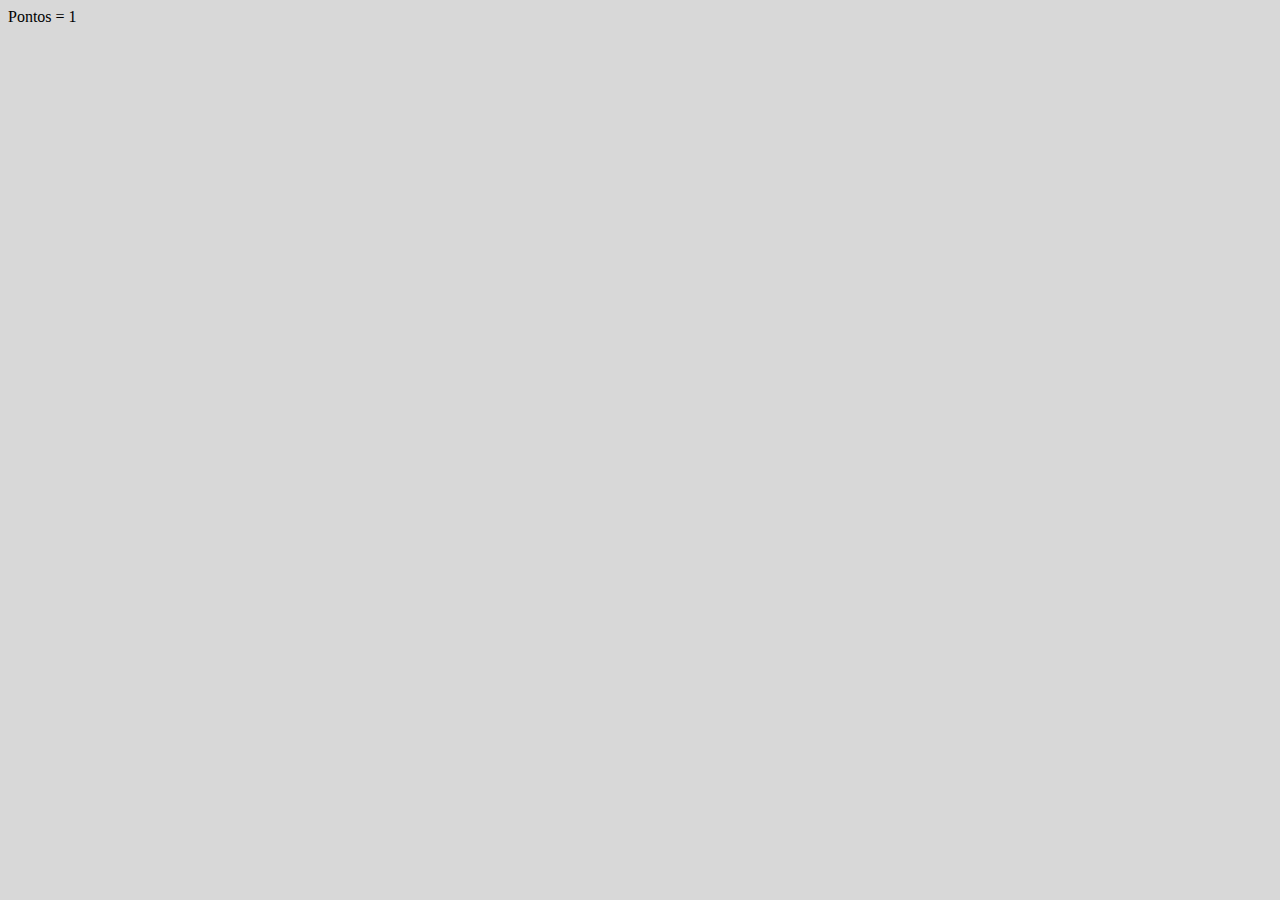
==== html/index.html @ 73bdcf64 "1ª Aula" ====
<!DOCTYPE html>
<html lang="en">
<head>
    <meta charset="UTF-8">
    <meta name="viewport" content="width=device-width, initial-scale=1.0">
    <title> Social Media and its consequences.  </title>
    <link rel="stylesheet" href="/css/styles.css" >
</head>
<body>
<script src="/js/index.js"></script>
</body>
</html>
---- css/styles.css ----
body {
    background-color: rgba(215, 215, 215, 0.963);
}
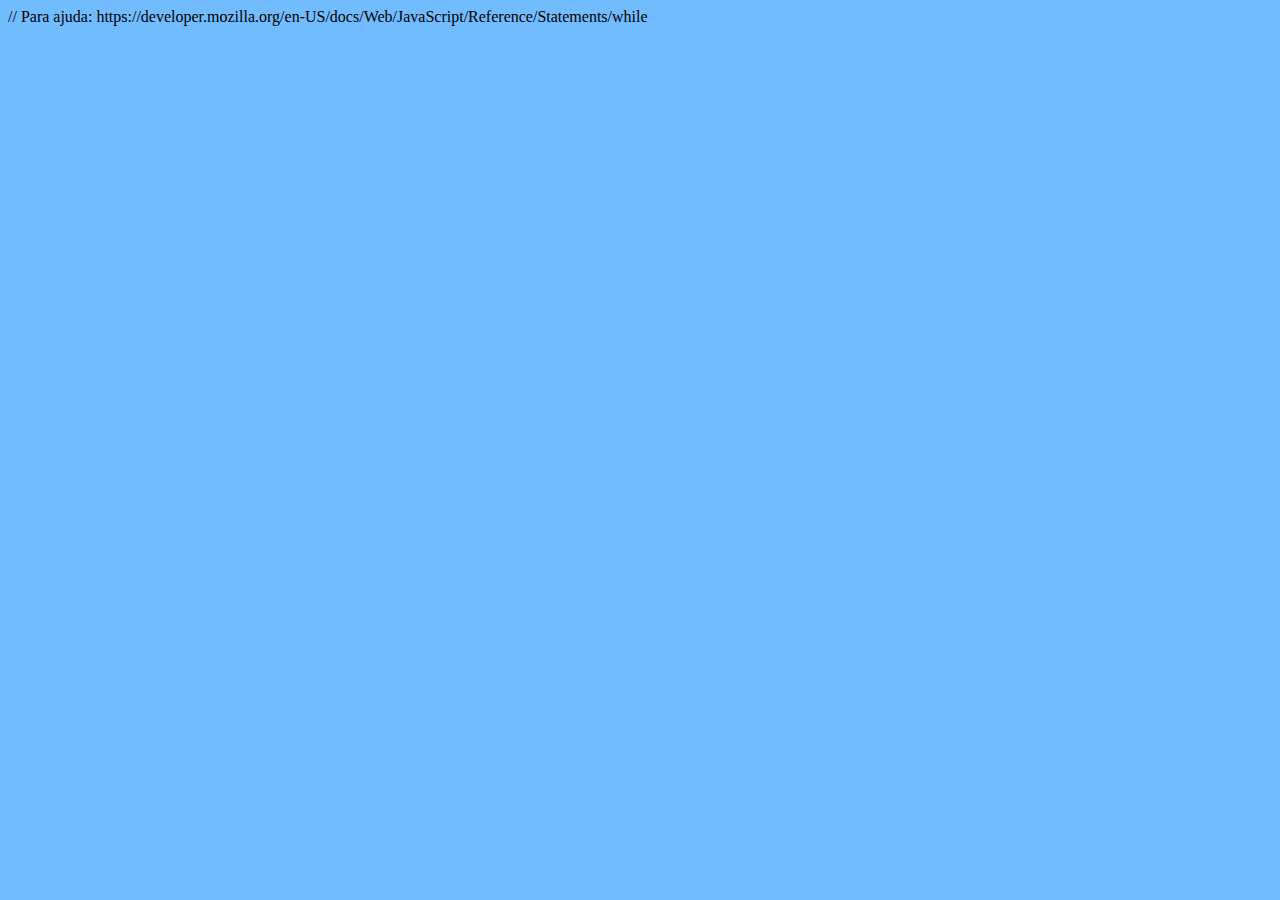
==== commit a5b8d091: "Aula 2" ====
--- a/html/index.html
+++ b/html/index.html
@@ -1,12 +1,17 @@
 <!DOCTYPE html>
 <html lang="en">
+
 <head>
     <meta charset="UTF-8">
     <meta name="viewport" content="width=device-width, initial-scale=1.0">
-    <title> Social Media and its consequences.  </title>
-    <link rel="stylesheet" href="/css/styles.css" >
+    <title> Social Media and its consequences. </title>
+    <link rel="stylesheet" href="/css/styles.css">
 </head>
+
 <body>
-<script src="/js/index.js"></script>
+    <script src="/js/index3.js"></script>
 </body>
-</html>+
+</html>
+
+// Para ajuda: https://developer.mozilla.org/en-US/docs/Web/JavaScript/Reference/Statements/while--- a/css/styles.css
+++ b/css/styles.css
@@ -1,3 +1,3 @@
 body {
-    background-color: rgba(215, 215, 215, 0.963);
+    background-color: rgba(108, 186, 255, 0.963);
 }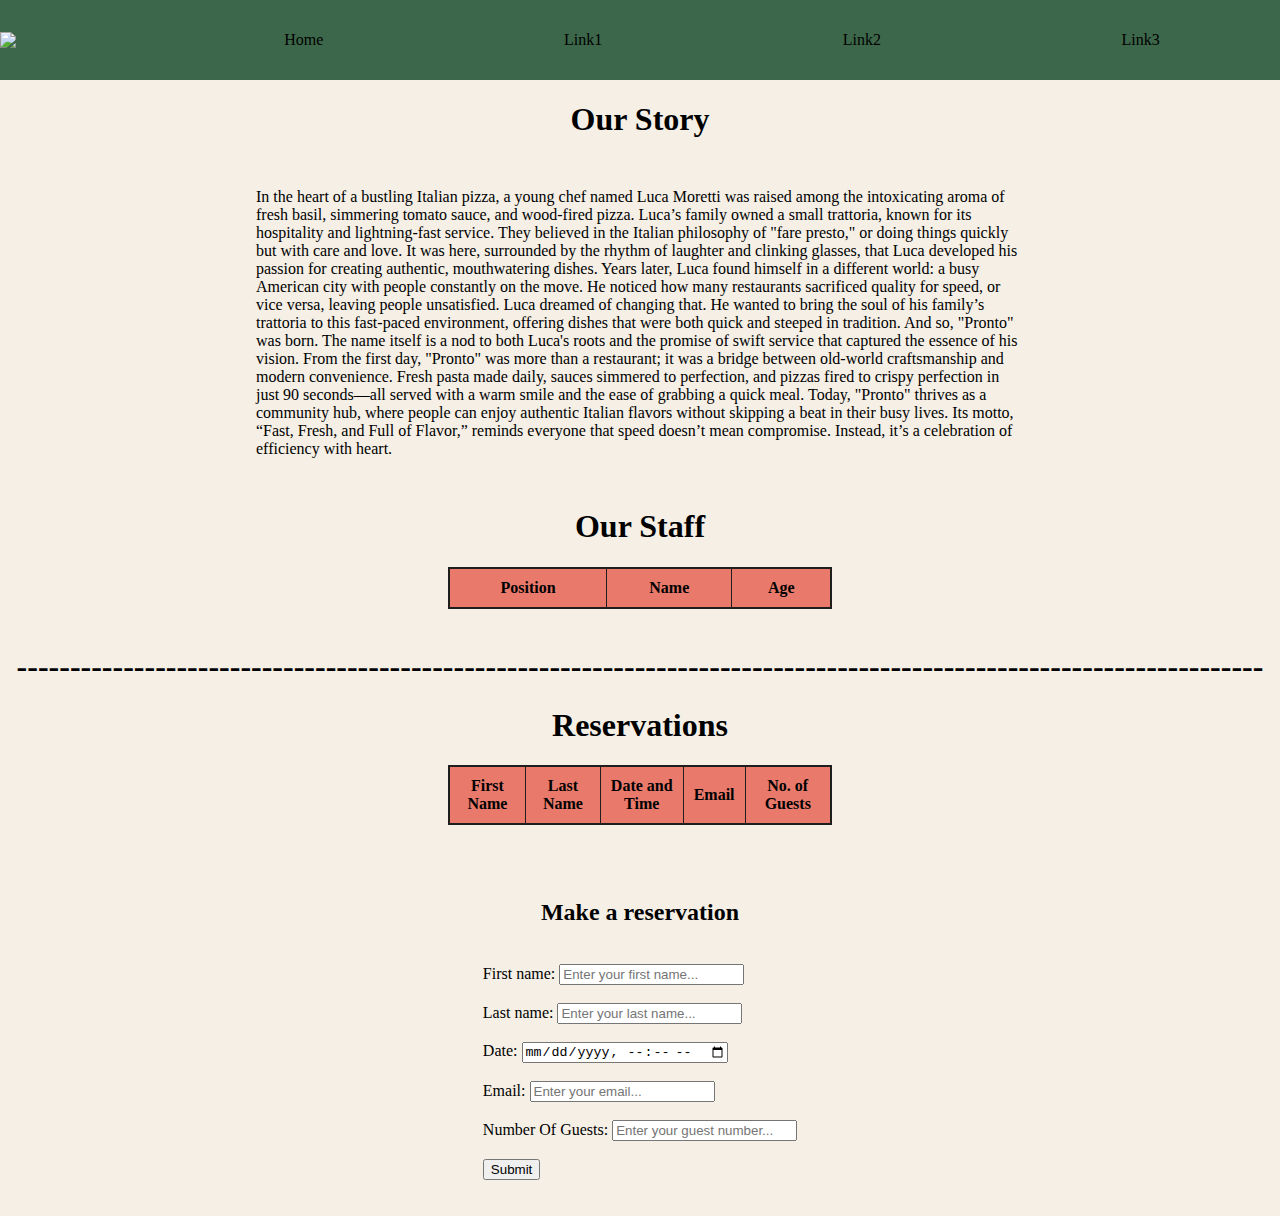
==== commit 5806e508: "Aula Nao sei mais" ====
--- a/html/index.html
+++ b/html/index.html
@@ -4,14 +4,97 @@
 <head>
     <meta charset="UTF-8">
     <meta name="viewport" content="width=device-width, initial-scale=1.0">
-    <title> Social Media and its consequences. </title>
-    <link rel="stylesheet" href="/css/styles.css">
+    <title> JAVASCRIPT </title>
+    <link rel="stylesheet" href="../css/styles.css">
 </head>
 
 <body>
-    <script src="/js/index3.js"></script>
+    <div class="header">
+        <img src="/SophiaOark.js/imagems/pronto.png">
+        <ul class=navigation>
+            <li>Home</li>
+            <li>Link1</li>
+            <li>Link2</li>
+            <li>Link3</li>
+        </ul>
+    </div>
+    <main>
+        <h1>Our Story</h1>
+        <p> In the heart of a bustling Italian pizza, a young chef named Luca Moretti was raised among the intoxicating
+            aroma
+            of fresh basil, simmering tomato sauce, and wood-fired pizza. Luca’s family owned a small trattoria, known
+            for its hospitality and lightning-fast service. They believed in the Italian philosophy of "fare presto," or
+            doing things quickly but with care and love. It was here, surrounded by the rhythm of laughter and clinking
+            glasses, that Luca developed his passion for creating authentic, mouthwatering dishes. Years later, Luca
+            found himself in a different world: a busy American city with people constantly on the move. He noticed how
+            many restaurants sacrificed quality for speed, or vice versa, leaving people unsatisfied. Luca dreamed of
+            changing that. He wanted to bring the soul of his family’s trattoria to this fast-paced environment,
+            offering dishes that were both quick and steeped in tradition. And so, "Pronto" was born. The name itself is
+            a
+            nod to both Luca's roots and the promise of swift service that captured the essence of his vision. From the
+            first
+            day, "Pronto" was more than a restaurant; it was a bridge between old-world craftsmanship and modern
+            convenience. Fresh pasta made daily, sauces simmered to perfection, and pizzas fired to crispy perfection in
+            just 90 seconds—all served with a warm smile and the ease of grabbing a quick meal. Today, "Pronto" thrives
+            as a community hub, where people can enjoy authentic Italian flavors without skipping a beat in their busy
+            lives. Its motto, “Fast, Fresh, and Full of Flavor,” reminds everyone that speed doesn’t mean
+            compromise. Instead, it’s a celebration of efficiency with heart.
+        </p>
+        <h1>Our Staff</h1>
+        <table class="table">
+            <thead>
+                <tr>
+                    <th class="position" scope="col">Position </th>
+                    <th class="name" scope="col">Name </th>
+                    <th class="age" scope="col">Age</th>
+                </tr>
+            </thead>
+            <tbody class="tableBody">
+
+            </tbody>
+        </table>
+        <br />
+        <h1>---------------------------------------------------------------------------------------------------------------------
+        </h1>
+        <h1>Reservations</h1>
+        <table class="reservation-form">
+            <thead>
+                <tr>
+                    <th class="firstName" scope="col">First Name</th>
+                    <th class="lastName" scope="col">Last Name</th>
+                    <th class="dateAndtime" scope="col">Date and Time</th>
+                    <th class="emailAdd" scope="col">Email</th>
+                    <th class="numberOfguests" scope="col">No. of Guests</th>
+                </tr>
+            </thead>
+            <tbody class="tableBodies">
+
+            </tbody>
+        </table>
+        <br>
+        <br>
+        <br>
+        <h2>Make a reservation</h2>
+    </main>
 </body>
+<script src="/SophiaOark.js/js/test6.js"></script>
+<br />
+<div class="newInputs">
+    <form>
+        <label for="fname">First name:</label>
+        <input type="text" id="fname" name="fname" placeholder="Enter your first name..."><br><br>
+        <label for="lname">Last name:</label>
+        <input type="text" id="lname" name="lname" placeholder="Enter your last name..."><br><br>
+        <label for="fdate">Date:</label>
+        <input type="datetime-local" id="fdate" name="fdate"><br><br>
+        <label for="email">Email:</label>
+        <input for="email" id="femail" name="femail" placeholder="Enter your email..."><br><br>
+        <label for="number">Number Of Guests:</label>
+        <input for="number" id="fnumber" name="fnumber" placeholder="Enter your guest number..."><br><br>
+        <button class="submitR" type="submit">Submit</button><br><br>
+    </form>
+</div>
 
-</html>
+<br>
 
-// Para ajuda: https://developer.mozilla.org/en-US/docs/Web/JavaScript/Reference/Statements/while+</html>--- a/css/styles.css
+++ b/css/styles.css
@@ -1,3 +1,134 @@
 body {
-    background-color: rgba(108, 186, 255, 0.963);
+    background-color: #F5EFE6;
+    margin: 0;
+}
+
+.header {
+    align-items: center;
+    width: 100%;
+    height: 80px;
+    display: flex;
+    background-color: #3C674A;
+    flex-direction: row;
+
+}
+
+.header ul {
+    width: 90%;
+    align-items: center;
+
+}
+
+.header ul li {
+    list-style-type: none;
+}
+
+.header img {
+    width: 10%;
+    height: auto;
+}
+
+.navigation {
+    display: flex;
+    flex-direction: row;
+    justify-content: space-around;
+}
+
+main h1 {
+    width: 100%;
+    text-align: center;
+}
+
+main h2 {
+    width: 100%;
+    text-align: center;
+}
+
+main p {
+    width: 60%;
+    margin: 50px auto;
+}
+
+main .table {
+    width: 30%;
+    margin: auto;
+    border-collapse: collapse;
+    border: 2px solid #1E1E1E;
+}
+
+main .table th,
+main .table td {
+    text-align: center;
+    padding: 10px;
+    border: 1px solid #1E1E1E;
+}
+
+main .table .position {
+    background-color: #F8F3E6
+}
+
+main .table .position,
+main .table .name,
+main .table .age {
+    background-color: #E97A6B;
+}
+
+.newInputs {
+    display: flex;
+    flex-direction: column;
+    align-items: center;
+}
+
+#newfname,
+#newIname,
+#newfdate {
+    width: 15em;
+    margin: 10px;
+}
+
+
+
+
+main .reservation-form {
+    width: 30%;
+    margin: auto;
+    border-collapse: collapse;
+    border: 2px solid #1E1E1E;
+}
+
+main .reservation-form th,
+main .reservation-form td {
+    text-align: center;
+    padding: 10px;
+    border: 1px solid #1E1E1E;
+}
+
+main .reservation-form .position {
+    background-color: #F8F3E6
+}
+
+main .reservation-form .firstName,
+main .reservation-form .lastName,
+main .reservation-form .dateAndtime,
+main .reservation-form .emailAdd,
+main .reservation-form .numberOfguests {
+    background-color: #E97A6B;
+}
+
+.newInputs {
+    display: flex;
+    flex-direction: column;
+    align-items: center;
+}
+
+#newfname,
+#newIname,
+#newfdate {
+    width: 15em;
+    margin: 10px;
+}
+
+main .body h2 {
+    width: 100%;
+    text-align: center;
 }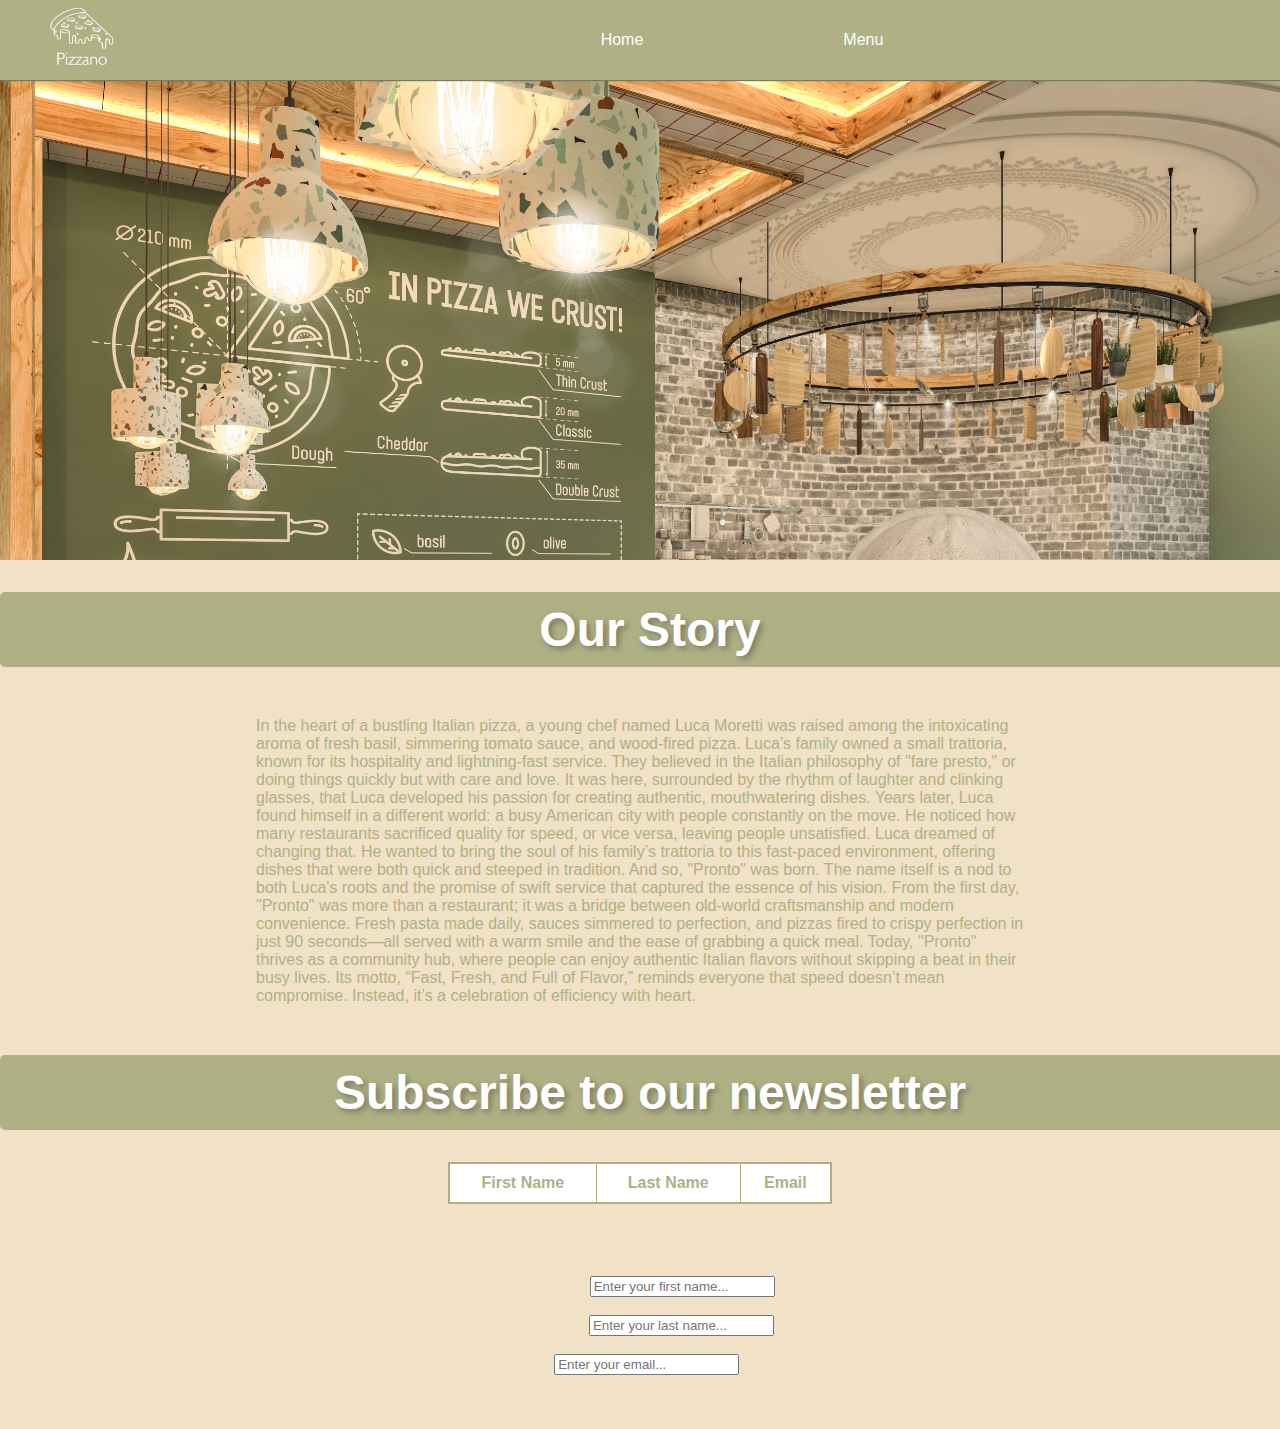
==== commit 8b2c497e: "Pizzano Menu Page with Cart Functionality" ====
--- a/html/index.html
+++ b/html/index.html
@@ -4,97 +4,111 @@
 <head>
     <meta charset="UTF-8">
     <meta name="viewport" content="width=device-width, initial-scale=1.0">
-    <title> JAVASCRIPT </title>
+    <title> Pizzano </title>
     <link rel="stylesheet" href="../css/styles.css">
+
 </head>
 
 <body>
-    <div class="header">
-        <img src="/SophiaOark.js/imagems/pronto.png">
+    <header>
+        <img class="logo" src="/imagems/logopizza.jpg" alt="">
         <ul class=navigation>
-            <li>Home</li>
-            <li>Link1</li>
-            <li>Link2</li>
-            <li>Link3</li>
+            <li class="menu">
+                <a href="../html/index.html">Home</a>
+                <div class="square">
+                </div>
+                <div class="dropdown-menu">
+                    <a href="#story" class="btn">Our Story</a>
+                    <a href="#newsletter">Newsletter</a>
+                </div>
+            </li>
+            <li class="menu">
+                <a href="../html/ViewMenu.html">Menu</a>
+                <div class="square">
+                </div>
+                <div class="dropdown-menu">
+                    <a href="#" class="btn">View Menu</a>
+                    <a>Reserve a Table</a>
+                    <a>Locations</a>
+                    <a>Contacts</a>
+                </div>
+            </li>
         </ul>
-    </div>
+    </header>
     <main>
-        <h1>Our Story</h1>
-        <p> In the heart of a bustling Italian pizza, a young chef named Luca Moretti was raised among the intoxicating
+        <div class="slider">
+            <div class="slides">
+                <div class="slide"><img src="../imagems/ItalianResturantInterior1.jpg" alt="Slide 1"></div>
+                <div class="slide"><img src="../imagems/ItalianResturantInterior2.jpg" alt="Slide 2"></div>
+                <div class="slide"><img src="../imagems/ItalianResturantInterior3.jpg" alt="Slide 3"> </div>
+            </div>
+            <div class="controls">
+                <div id="prevBtn"><i class="fa-solid fa-chevorn-left"></i></div>
+                <div id="nextBtn"><i class="fa-solid fa-chevorn-right"></i></div>
+            </div>
+        </div>
+        <h1 id="story">Our Story</h1>
+        <p class="story"> In the heart of a bustling Italian pizza, a young chef named Luca Moretti was raised among the
+            intoxicating
             aroma
-            of fresh basil, simmering tomato sauce, and wood-fired pizza. Luca’s family owned a small trattoria, known
-            for its hospitality and lightning-fast service. They believed in the Italian philosophy of "fare presto," or
-            doing things quickly but with care and love. It was here, surrounded by the rhythm of laughter and clinking
+            of fresh basil, simmering tomato sauce, and wood-fired pizza. Luca’s family owned a small trattoria,
+            known
+            for its hospitality and lightning-fast service. They believed in the Italian philosophy of "fare
+            presto," or
+            doing things quickly but with care and love. It was here, surrounded by the rhythm of laughter and
+            clinking
             glasses, that Luca developed his passion for creating authentic, mouthwatering dishes. Years later, Luca
-            found himself in a different world: a busy American city with people constantly on the move. He noticed how
-            many restaurants sacrificed quality for speed, or vice versa, leaving people unsatisfied. Luca dreamed of
+            found himself in a different world: a busy American city with people constantly on the move. He noticed
+            how
+            many restaurants sacrificed quality for speed, or vice versa, leaving people unsatisfied. Luca dreamed
+            of
             changing that. He wanted to bring the soul of his family’s trattoria to this fast-paced environment,
-            offering dishes that were both quick and steeped in tradition. And so, "Pronto" was born. The name itself is
+            offering dishes that were both quick and steeped in tradition. And so, "Pronto" was born. The name
+            itself is
             a
-            nod to both Luca's roots and the promise of swift service that captured the essence of his vision. From the
+            nod to both Luca's roots and the promise of swift service that captured the essence of his vision. From
+            the
             first
             day, "Pronto" was more than a restaurant; it was a bridge between old-world craftsmanship and modern
-            convenience. Fresh pasta made daily, sauces simmered to perfection, and pizzas fired to crispy perfection in
-            just 90 seconds—all served with a warm smile and the ease of grabbing a quick meal. Today, "Pronto" thrives
-            as a community hub, where people can enjoy authentic Italian flavors without skipping a beat in their busy
+            convenience. Fresh pasta made daily, sauces simmered to perfection, and pizzas fired to crispy
+            perfection in
+            just 90 seconds—all served with a warm smile and the ease of grabbing a quick meal. Today, "Pronto"
+            thrives
+            as a community hub, where people can enjoy authentic Italian flavors without skipping a beat in their
+            busy
             lives. Its motto, “Fast, Fresh, and Full of Flavor,” reminds everyone that speed doesn’t mean
             compromise. Instead, it’s a celebration of efficiency with heart.
         </p>
-        <h1>Our Staff</h1>
-        <table class="table">
-            <thead>
-                <tr>
-                    <th class="position" scope="col">Position </th>
-                    <th class="name" scope="col">Name </th>
-                    <th class="age" scope="col">Age</th>
-                </tr>
-            </thead>
-            <tbody class="tableBody">
-
-            </tbody>
-        </table>
-        <br />
-        <h1>---------------------------------------------------------------------------------------------------------------------
-        </h1>
-        <h1>Reservations</h1>
+        <h1 id="newsletter">Subscribe to our newsletter</h1>
         <table class="reservation-form">
             <thead>
                 <tr>
                     <th class="firstName" scope="col">First Name</th>
                     <th class="lastName" scope="col">Last Name</th>
-                    <th class="dateAndtime" scope="col">Date and Time</th>
                     <th class="emailAdd" scope="col">Email</th>
-                    <th class="numberOfguests" scope="col">No. of Guests</th>
                 </tr>
             </thead>
-            <tbody class="tableBodies">
-
-            </tbody>
         </table>
         <br>
         <br>
         <br>
-        <h2>Make a reservation</h2>
     </main>
+    <br />
+    <div class="newInputs">
+        <form>
+            <label for="fname">First name:</label>
+            <input type="text" id="fname" name="fname" placeholder="Enter your first name..."><br><br>
+            <label for="lname">Last name:</label>
+            <input type="text" id="lname" name="lname" placeholder="Enter your last name..."><br><br>
+            <label for="email">Email:</label>
+            <input for="email" id="femail" name="femail" placeholder="Enter your email..."><br><br>
+            <label for="number">Number Of Guests:</label>
+        </form>
+    </div>
+
+    <br>
+    <script src="../js/slideIndex"></script>
+    <script src="../js/navbar.js"></script>
 </body>
-<script src="/SophiaOark.js/js/test6.js"></script>
-<br />
-<div class="newInputs">
-    <form>
-        <label for="fname">First name:</label>
-        <input type="text" id="fname" name="fname" placeholder="Enter your first name..."><br><br>
-        <label for="lname">Last name:</label>
-        <input type="text" id="lname" name="lname" placeholder="Enter your last name..."><br><br>
-        <label for="fdate">Date:</label>
-        <input type="datetime-local" id="fdate" name="fdate"><br><br>
-        <label for="email">Email:</label>
-        <input for="email" id="femail" name="femail" placeholder="Enter your email..."><br><br>
-        <label for="number">Number Of Guests:</label>
-        <input for="number" id="fnumber" name="fnumber" placeholder="Enter your guest number..."><br><br>
-        <button class="submitR" type="submit">Submit</button><br><br>
-    </form>
-</div>
-
-<br>
 
 </html>--- a/css/styles.css
+++ b/css/styles.css
@@ -1,37 +1,121 @@
+html {
+    color: #F1E1C6;
+}
+
 body {
-    background-color: #F5EFE6;
+    background-color: #F1E1C6;
     margin: 0;
-}
-
-.header {
+    font-family: 'Gill Sans', 'Gill Sans MT', Calibri, 'Trebuchet MS', sans-serif;
+}
+
+.slider {
+    width: 100%;
+    height: 30em;
+    overflow: hidden;
+    margin: 0px auto;
+    position: relative;
+    z-index: -5;
+}
+
+.slides {
+    display: flex;
+    transition: transform 0.5s ease-in-out;
+
+}
+
+.slide {
+    width: 100%;
+    flex-shrink: 0;
+}
+
+.slide img {
+    object-fit: cover;
+    width: 100%;
+    height: 100%;
+}
+
+header {
     align-items: center;
     width: 100%;
     height: 80px;
     display: flex;
-    background-color: #3C674A;
+    background-color: #afb185;
     flex-direction: row;
-
-}
-
-.header ul {
+    justify-content: space-between;
+    padding: 0 20px;
+    box-shadow: 1px 1px 1px #797a5d;
+}
+
+header ul {
     width: 90%;
     align-items: center;
-
-}
-
-.header ul li {
+}
+
+header ul li {
     list-style-type: none;
-}
-
-.header img {
+    padding: 0px 100px;
+}
+
+header ul li a {
+    text-decoration: none;
+    color: white;
+}
+
+header img {
     width: 10%;
     height: auto;
+    max-height: 80px;
+    object-fit: contain;
+}
+
+main h2 {
+    width: 100%;
+    text-align: center;
+}
+
+header .navigation .dropdown-menu {
+    position: absolute;
+    top: 60px;
+    padding: 10px 30px;
+    background-color: #afb185;
+    border-radius: 12px;
+    transition: transform 500ms ease-in-out;
+    transform: translateX(-30px) scaleY(0);
+}
+
+header .navigation .square {
+    position: absolute;
+    top: 55px;
+    margin: 0 auto;
+    width: 30px;
+    height: 30px;
+    background-color: #afb185;
+    border-radius: 3px;
+    transform: rotate(45deg);
+    transition: transform 500ms ease-in;
+    transform-origin: center;
+    transform: scaleY(0);
+}
+
+header .navigation .dropdown-menu.open_menu {
+    transform: translateX(-30px) scaleY(1);
+}
+
+header .navigation .square.open_menu {
+    transform: rotate(45deg) scaleY(1);
+}
+
+header .navigation .dropdown-menu a {
+    display: block;
+    color: #ffffff;
+    text-decoration: none;
+    margin: 10px auto;
 }
 
 .navigation {
     display: flex;
     flex-direction: row;
-    justify-content: space-around;
+    justify-content: center;
 }
 
 main h1 {
@@ -53,24 +137,24 @@
     width: 30%;
     margin: auto;
     border-collapse: collapse;
-    border: 2px solid #1E1E1E;
+    border: 2px solid #afb185;
 }
 
 main .table th,
 main .table td {
     text-align: center;
     padding: 10px;
-    border: 1px solid #1E1E1E;
+    border: 1px solid #afb185;
 }
 
 main .table .position {
-    background-color: #F8F3E6
+    background-color: #afb185;
 }
 
 main .table .position,
 main .table .name,
 main .table .age {
-    background-color: #E97A6B;
+    background-color: #ffffff;
 }
 
 .newInputs {
@@ -86,33 +170,28 @@
     margin: 10px;
 }
 
-
-
-
 main .reservation-form {
     width: 30%;
     margin: auto;
     border-collapse: collapse;
-    border: 2px solid #1E1E1E;
+    border: 2px solid #afb185;
 }
 
 main .reservation-form th,
 main .reservation-form td {
     text-align: center;
     padding: 10px;
-    border: 1px solid #1E1E1E;
+    border: 1px solid #afb185;
 }
 
 main .reservation-form .position {
-    background-color: #F8F3E6
+    background-color: #ffffff;
 }
 
 main .reservation-form .firstName,
 main .reservation-form .lastName,
-main .reservation-form .dateAndtime,
-main .reservation-form .emailAdd,
-main .reservation-form .numberOfguests {
-    background-color: #E97A6B;
+main .reservation-form .emailAdd {
+    background-color: #ffffff;
 }
 
 .newInputs {
@@ -128,7 +207,63 @@
     margin: 10px;
 }
 
-main .body h2 {
-    width: 100%;
-    text-align: center;
+
+.submitR {
+    background-color: #D32F2F;
+    border-radius: 12px;
+    border-color: #F1E1C6;
+    align-self: center;
+    justify-content: center;
+    flex: auto;
+    font-weight: bold;
+    font-size: 13px;
+    color: #F1E1C6;
+    padding: 7px;
+    margin: 7px;
+}
+
+button.submitR:hover {
+    background-color: #B71C1C;
+    border-color: #afb185;
+    color: #afb185;
+    cursor: pointer;
+}
+
+@media (max-width: 768px) {
+    header img {
+        height: 50px;
+    }
+}
+
+h1 {
+    font-weight: bolder;
+    color: #afb185;
+
+}
+
+
+p {
+    color: #ffffff;
+}
+
+.story {
+    color: #afb185;
+}
+
+table {
+    color: #afb185;
+}
+
+h1 {
+    font-size: 3em;
+    color: white;
+    text-shadow: 3px 3px 6px #797a5d;
+    /* Makes text more legible */
+    font-weight: bold;
+    background-color: #afb185;
+    /* Optional: semi-transparent dark background */
+    padding: 10px;
+    /* Padding for better visibility */
+    border-radius: 5px;
+    /* Rounded corners for a polished look */
 }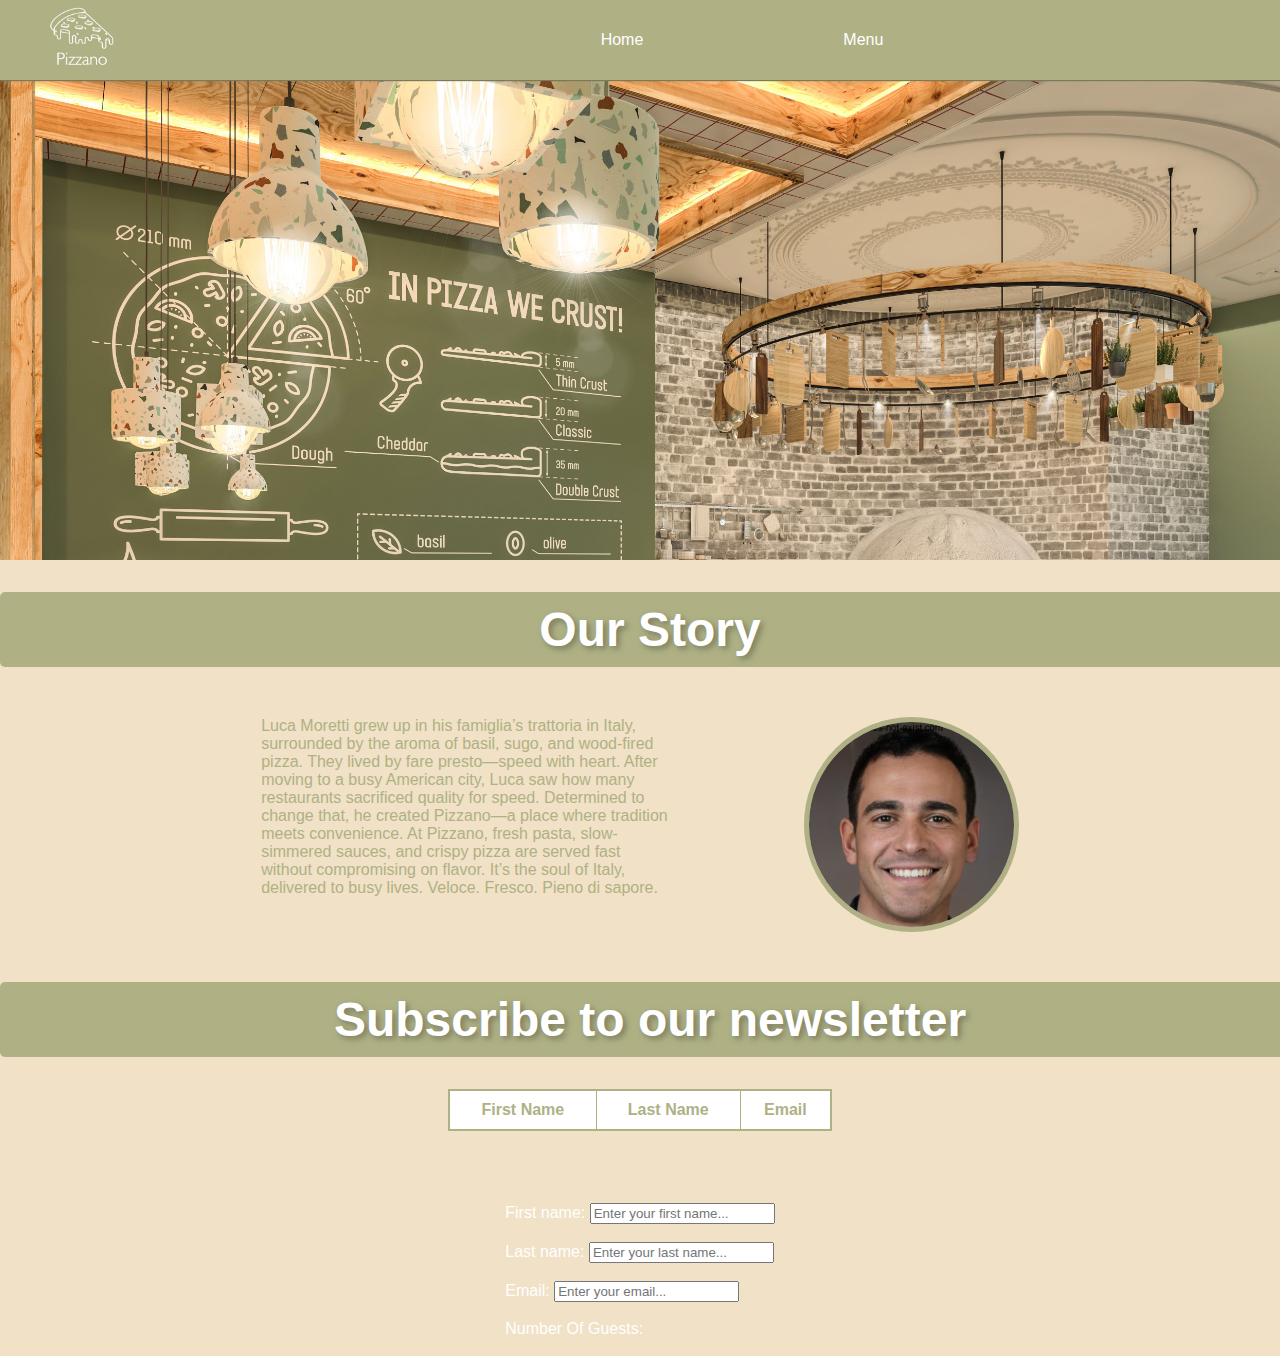
==== commit e1a6c3ba: "Fixes" ====
--- a/html/index.html
+++ b/html/index.html
@@ -48,37 +48,17 @@
             </div>
         </div>
         <h1 id="story">Our Story</h1>
-        <p class="story"> In the heart of a bustling Italian pizza, a young chef named Luca Moretti was raised among the
-            intoxicating
-            aroma
-            of fresh basil, simmering tomato sauce, and wood-fired pizza. Luca’s family owned a small trattoria,
-            known
-            for its hospitality and lightning-fast service. They believed in the Italian philosophy of "fare
-            presto," or
-            doing things quickly but with care and love. It was here, surrounded by the rhythm of laughter and
-            clinking
-            glasses, that Luca developed his passion for creating authentic, mouthwatering dishes. Years later, Luca
-            found himself in a different world: a busy American city with people constantly on the move. He noticed
-            how
-            many restaurants sacrificed quality for speed, or vice versa, leaving people unsatisfied. Luca dreamed
-            of
-            changing that. He wanted to bring the soul of his family’s trattoria to this fast-paced environment,
-            offering dishes that were both quick and steeped in tradition. And so, "Pronto" was born. The name
-            itself is
-            a
-            nod to both Luca's roots and the promise of swift service that captured the essence of his vision. From
-            the
-            first
-            day, "Pronto" was more than a restaurant; it was a bridge between old-world craftsmanship and modern
-            convenience. Fresh pasta made daily, sauces simmered to perfection, and pizzas fired to crispy
-            perfection in
-            just 90 seconds—all served with a warm smile and the ease of grabbing a quick meal. Today, "Pronto"
-            thrives
-            as a community hub, where people can enjoy authentic Italian flavors without skipping a beat in their
-            busy
-            lives. Its motto, “Fast, Fresh, and Full of Flavor,” reminds everyone that speed doesn’t mean
-            compromise. Instead, it’s a celebration of efficiency with heart.
-        </p>
+        <div class="chefLuca">
+            <p class="story"> Luca Moretti grew up in his famiglia’s trattoria in Italy, surrounded by the aroma of
+                basil, sugo, and wood-fired pizza. They lived by fare presto—speed with heart. After moving to a busy
+                American city, Luca saw how many restaurants sacrificed quality for speed. Determined to change that, he
+                created Pizzano—a place where tradition meets convenience. At Pizzano, fresh pasta, slow-simmered
+                sauces, and crispy pizza are served fast without compromising on flavor. It’s the soul of Italy,
+                delivered to busy lives. Veloce. Fresco. Pieno di sapore.
+            </p>
+            <img src="/imagems/ChefLuca.jpg" alt="Chef Luca Moretti">
+        </div>
+
         <h1 id="newsletter">Subscribe to our newsletter</h1>
         <table class="reservation-form">
             <thead>
--- a/css/styles.css
+++ b/css/styles.css
@@ -133,6 +133,27 @@
     margin: 50px auto;
 }
 
+main .chefLuca {
+    display: flex;
+    flex-direction: row;
+    justify-content: space-evenly;
+    width: 80%;
+    margin: 50px auto;
+}
+
+
+main .chefLuca p {
+    width: 40%;
+    margin: 0;
+}
+
+main .chefLuca img {
+    width: 20%;
+    height: auto;
+    border-radius: 150px;
+    border: 5px solid #afb185;
+}
+
 main .table {
     width: 30%;
     margin: auto;
@@ -161,6 +182,10 @@
     display: flex;
     flex-direction: column;
     align-items: center;
+}
+
+.newInputs form label {
+    color: white;
 }
 
 #newfname,
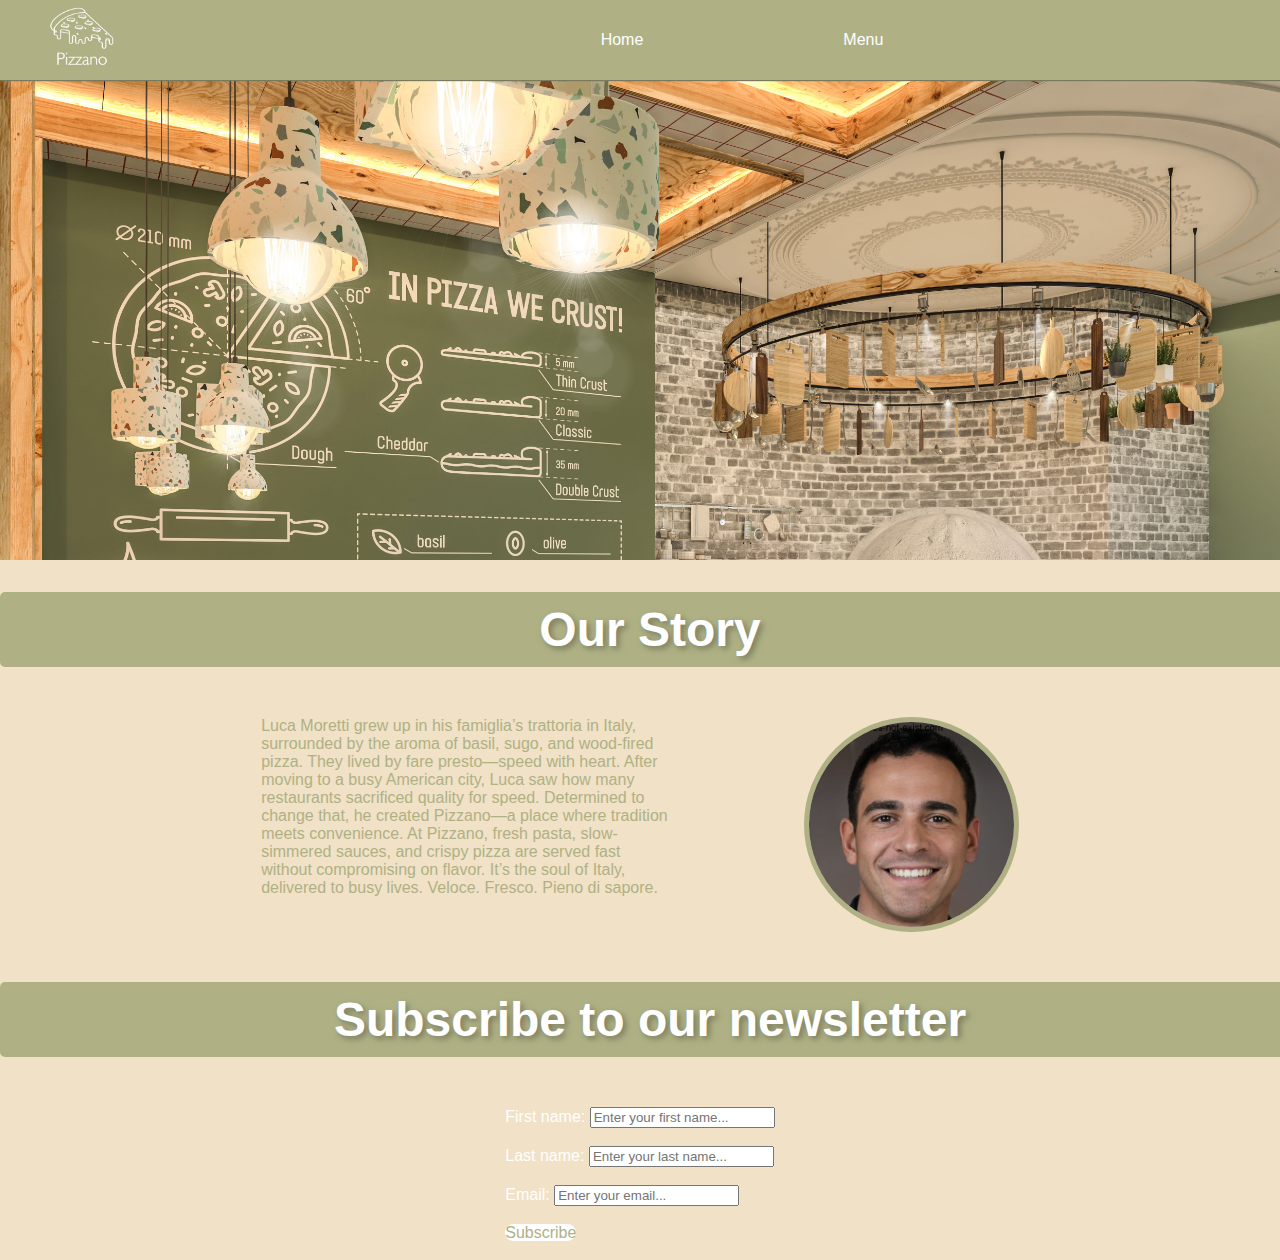
==== commit 9ad0062c: "LAST UPDATE FR THIS TIME" ====
--- a/html/index.html
+++ b/html/index.html
@@ -57,21 +57,10 @@
                 delivered to busy lives. Veloce. Fresco. Pieno di sapore.
             </p>
             <img src="/imagems/ChefLuca.jpg" alt="Chef Luca Moretti">
+
         </div>
 
         <h1 id="newsletter">Subscribe to our newsletter</h1>
-        <table class="reservation-form">
-            <thead>
-                <tr>
-                    <th class="firstName" scope="col">First Name</th>
-                    <th class="lastName" scope="col">Last Name</th>
-                    <th class="emailAdd" scope="col">Email</th>
-                </tr>
-            </thead>
-        </table>
-        <br>
-        <br>
-        <br>
     </main>
     <br />
     <div class="newInputs">
@@ -82,7 +71,7 @@
             <input type="text" id="lname" name="lname" placeholder="Enter your last name..."><br><br>
             <label for="email">Email:</label>
             <input for="email" id="femail" name="femail" placeholder="Enter your email..."><br><br>
-            <label for="number">Number Of Guests:</label>
+            <a href="https://www.youtube.com/watch?v=IjTHhTXP33c" class="button">Subscribe</a>
         </form>
     </div>
 
--- a/css/styles.css
+++ b/css/styles.css
@@ -291,4 +291,18 @@
     /* Padding for better visibility */
     border-radius: 5px;
     /* Rounded corners for a polished look */
+}
+
+.button {
+    text-decoration: none;
+    color: #afb185;
+    background-color: #ffffff;
+    border-radius: 12px;
+}
+
+.button :hover {
+    text-decoration: none;
+    color: #8d8e6b;
+    background-color: #dcdcdc;
+    border-radius: 12px;
 }